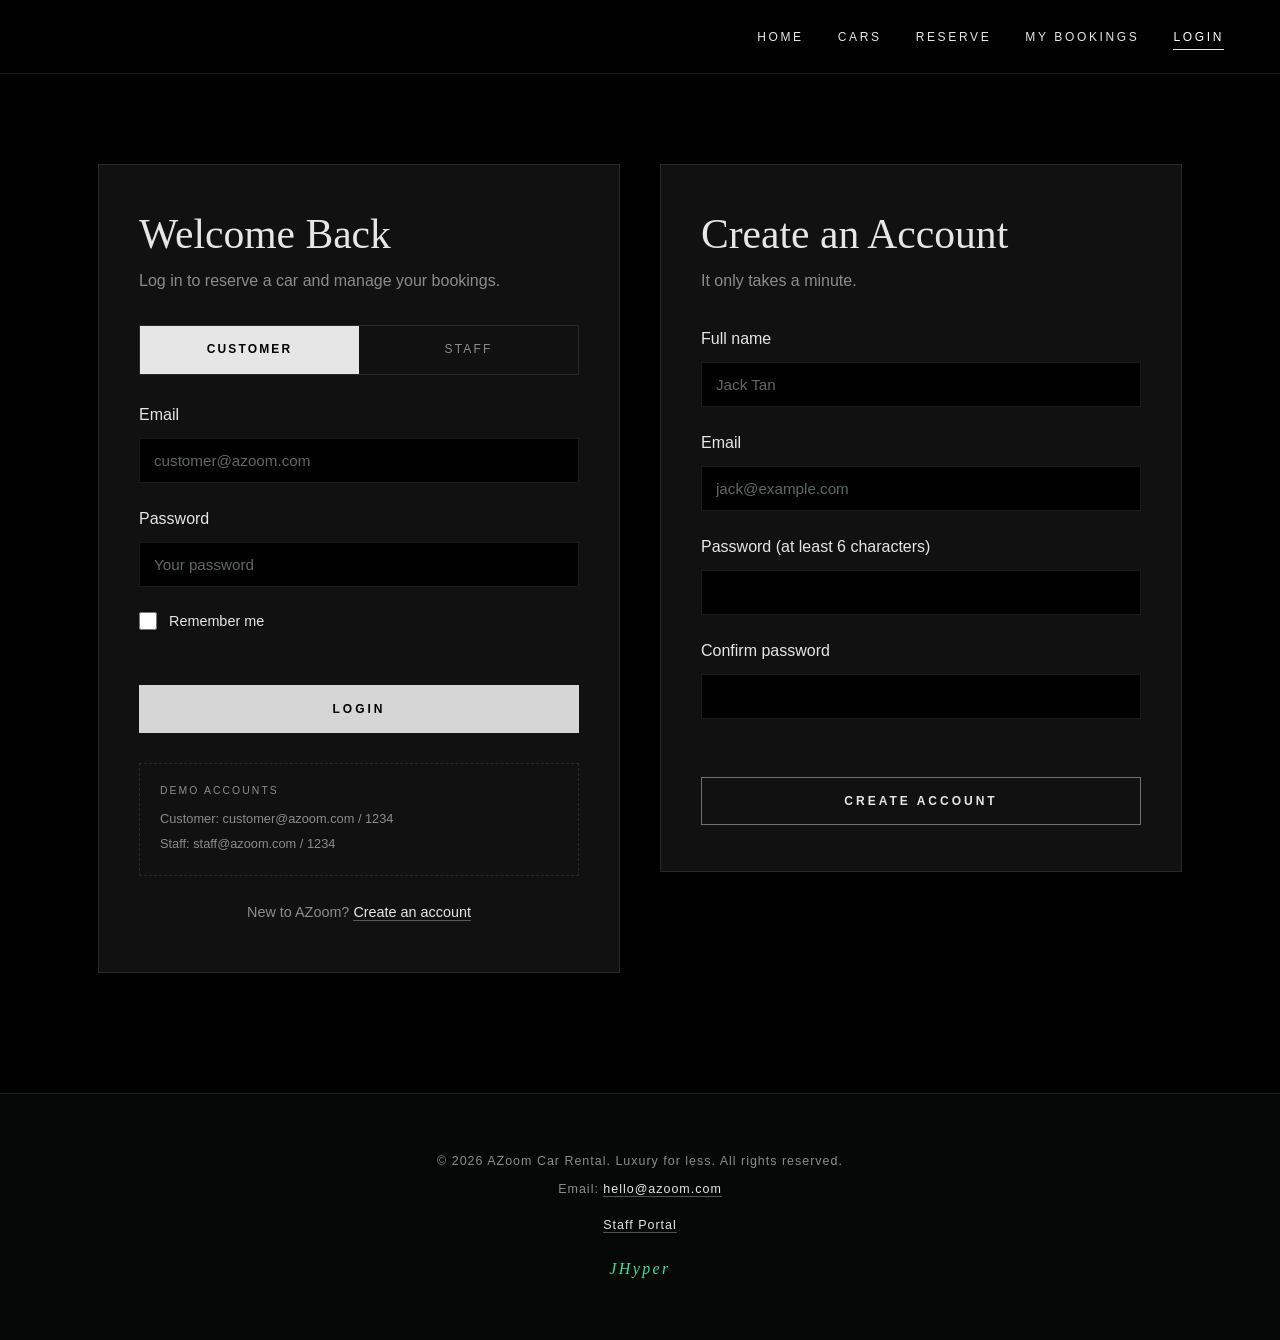
==== login.html @ c4adbea2 "AZoom Car Rental website: 6 pages, styles and JavaScript Co-Authored-By: Claude Opus 5.5 <noreply@an" ====
<!DOCTYPE html>
<html lang="en">
<head>
  <meta charset="UTF-8">
  <!-- viewport: makes the page scale correctly on mobile -->
  <meta name="viewport" content="width=device-width, initial-scale=1.0">
  <title>Login | AZoom Car Rental</title>
  <link rel="stylesheet" href="css/style.css">
</head>
<body>

<header>
  <a href="index.html" class="logo"></a>
<nav>
<ul>
  <li><a href="index.html" class="Home">Home</a></li>
  <li><a href="cars.html" class="Cars">Cars</a></li>
  <li><a href="reserve.html" class="Reserve">Reserve</a></li>
  <li><a href="bookings.html" class="MyBookings">My Bookings</a></li>
  <li><a href="login.html" class="Login active">Login</a></li>
</ul>
</nav>
</header>

  <main>
<section class="login-section">
  <div class="login-card">
    <h1 class="login-title">Welcome Back</h1>
    <p class="login-intro">Log in to reserve a car and manage your bookings.</p>

    <form id="login-form" class="login-form">
      <div class="role-switch">
        <label class="role-option">
          <input type="radio" name="role" value="customer" class="role-input" checked>
          <span class="role-text">Customer</span>
        </label>
        <label class="role-option">
          <input type="radio" name="role" value="staff" class="role-input">
          <span class="role-text">Staff</span>
        </label>
      </div>

      <div class="form-row">
        <label for="login-email" class="form-label">Email</label>
        <input type="email" id="login-email" class="form-input" placeholder="customer@azoom.com" required>
      </div>
      <div class="form-row">
        <label for="login-password" class="form-label">Password</label>
        <input type="password" id="login-password" class="form-input" placeholder="Your password" required>
      </div>

      <label class="check-option">
        <input type="checkbox" id="remember" class="check-input">
        <span class="check-text">Remember me</span>
      </label>

      <p id="login-error" class="form-error"></p>
      <button type="submit" class="btn form-submit">Login</button>
    </form>

    <div class="demo-box">
      <p class="demo-title">Demo accounts</p>
      <p class="demo-line">Customer: customer@azoom.com / 1234</p>
      <p class="demo-line">Staff: staff@azoom.com / 1234</p>
    </div>

    <p class="login-switch">New to AZoom? <a href="#register" class="text-link">Create an account</a></p>
  </div>

  <div id="register" class="login-card register-card">
    <h2 class="login-title">Create an Account</h2>
    <p class="login-intro">It only takes a minute.</p>
    <form id="register-form" class="login-form">
      <div class="form-row">
        <label for="reg-name" class="form-label">Full name</label>
        <input type="text" id="reg-name" class="form-input" placeholder="Jack Tan" required>
      </div>
      <div class="form-row">
        <label for="reg-email" class="form-label">Email</label>
        <input type="email" id="reg-email" class="form-input" placeholder="jack@example.com" required>
      </div>
      <div class="form-row">
        <label for="reg-password" class="form-label">Password (at least 6 characters)</label>
        <input type="password" id="reg-password" class="form-input" minlength="6" required>
      </div>
      <div class="form-row">
        <label for="reg-confirm" class="form-label">Confirm password</label>
        <input type="password" id="reg-confirm" class="form-input" minlength="6" required>
      </div>
      <p id="register-error" class="form-error"></p>
      <button type="submit" class="ViewCars form-submit">Create Account</button>
    </form>
  </div>
</section>
  </main>

  <footer class="footer">
    <p class="footer-copyright">&copy; 2026 AZoom Car Rental. Luxury for less. All rights reserved.</p>
    <p class="footer-email">Email: <a href="mailto:hello@azoom.com" class="email-link">hello@azoom.com</a></p>
    <p class="footer-staff"><a href="staff.html" class="staff-link">Staff Portal</a></p>
    <p class="JHyper">JHyper</p>
  </footer>

  <!-- load JS at the end of body so the page loads first -->
  <script src="js/data.js"></script>
  <script src="js/login.js"></script>
</body>
</html>
---- css/style.css ----
/* ===== AZoom Car Rental - Stylesheet (Black & silver, with a touch of electric green) ===== */

/* ---------- 1. Colour variables ---------- */
:root {
  --black: #000000;          /* page background - pure black like a showroom */
  --black-2: #111111;        /* cards */
  --green: #0d1a15;          /* very dark green band (almost black) */
  --green-2: #15261f;        /* band hover */
  --accent: #2ee59d;         /* electric green - used only for small details */
  --accent-2: #6ff0bd;
  --orange: #d6d6d6;         /* silver - main buttons and fine details */
  --orange-2: #ffffff;
  --text: #e6e6e6;           /* light silver text */
  --muted: #8c8c8c;          /* grey text */
  --line: rgba(255, 255, 255, 0.1);   /* very thin neutral lines */
  /* fonts already installed on the computer - nothing is downloaded */
  --serif: Didot, "Bodoni 72", "Bodoni MT", Georgia, "Times New Roman", serif;
  --sans: "Helvetica Neue", Helvetica, Arial, sans-serif;
}

/* ---------- 2. Base page ---------- */
body {
  font-family: var(--sans);
  font-weight: 300;
  margin: 0;
  background-color: var(--black);
  color: var(--text);
  line-height: 1.8;
}

h1, h2, h3 {
  font-family: var(--serif);
  font-weight: 500;
  line-height: 1.15;
  letter-spacing: 0.02em;
  color: var(--text);
}

/* ---------- 3. Header and navigation ---------- */
/* sticky header: the navigation bar stays at the top when you scroll */
header {
  position: sticky;
  top: 0;
  z-index: 100;
  display: flex;
  justify-content: space-between;
  align-items: center;
  padding: 22px 56px;
  background-color: rgba(8, 9, 10, 0.92);
  backdrop-filter: blur(10px);              /* frosted glass effect */
  border-bottom: 1px solid var(--line);
}

.logo {
  font-family: var(--serif);
  font-size: 1.7rem;
  font-weight: 600;
  letter-spacing: 0.12em;
  color: var(--accent);
  text-decoration: none;
}

nav ul {
  display: flex;
  gap: 34px;
  list-style: none;
  margin: 0;
  padding: 0;
}

nav a {
  position: relative;
  color: var(--text);
  text-decoration: none;
  font-size: 0.75rem;
  font-weight: 500;
  letter-spacing: 0.22em;
  text-transform: uppercase;
  padding: 6px 0;
  transition: color 0.3s;
}

/* thin orange line that grows under the link */
nav a::after {
  content: "";
  position: absolute;
  left: 0;
  bottom: 0;
  width: 0;
  height: 2px;
  background-color: var(--orange);
  transition: width 0.4s ease;
}

nav a:hover {
  color: var(--accent);
}

nav a:hover::after,
nav a.active::after {
  width: 100%;
}

/* the page you are on now */
nav a.active {
  color: var(--accent);
}

/* ---------- 4. Buttons ---------- */
.btn,
.ViewCars {
  display: inline-block;
  padding: 16px 42px;
  margin: 14px 12px 0 0;
  font-size: 0.75rem;
  font-weight: 600;
  letter-spacing: 0.25em;
  text-transform: uppercase;
  text-decoration: none;
  transition: all 0.4s ease;
}

/* main button: speed orange, turns electric green on hover */
.btn {
  background-color: var(--orange);
  color: var(--black);
  border: 1px solid var(--orange);
}

.btn:hover {
  background-color: var(--accent);
  border-color: var(--accent);
  color: var(--black);
}

/* second button: thin green outline */
.ViewCars {
  background-color: transparent;
  color: var(--accent);
  border: 1px solid var(--accent);
}

.ViewCars:hover {
  background-color: var(--accent);
  color: var(--black);
}

/* ---------- 5. Hero (big banner) ---------- */
.hero {
  text-align: left;
  padding: 140px 8% 120px;
  min-height: 520px;
  /* the photo, with a black fade on the left so the text is easy to read */
  background:
    linear-gradient(90deg, rgba(8, 9, 10, 0.97) 0%, rgba(8, 9, 10, 0.85) 38%, rgba(8, 9, 10, 0.1) 75%),
    url("../images/hero.jpg") center right / cover no-repeat,
    radial-gradient(ellipse at 80% 30%, rgba(46, 229, 157, 0.18), transparent 60%),
    var(--black);
  border-bottom: 1px solid var(--line);
}

.hero h1 {
  font-size: 4.2rem;
  margin: 0 0 28px;
  animation: fadeUp 1.2s ease-out;
}

/* small orange and green line under the title */
.hero h1::after {
  content: "";
  display: block;
  width: 90px;
  height: 2px;
  background: linear-gradient(90deg, var(--orange) 0 40%, var(--accent) 40% 100%);
  margin: 28px 0 0;
}

.hero p {
  max-width: 520px;
  margin: 0 0 16px;
  color: var(--muted);
  font-size: 1rem;
  animation: fadeUp 1.2s ease-out 0.2s both;
}

.hero-points {
  list-style: none;
  padding: 0;
  margin: 36px 0 30px;
  max-width: 560px;
  display: flex;
  flex-wrap: wrap;
  gap: 14px 34px;
  animation: fadeUp 1.2s ease-out 0.4s both;
}

.hero-points li {
  font-size: 0.72rem;
  letter-spacing: 0.2em;
  text-transform: uppercase;
  color: var(--accent);
}

.hero-points li::before {
  content: "◆ ";
  color: var(--orange);
  font-size: 0.6rem;
}

.hero .btn,
.hero .ViewCars {
  animation: fadeUp 1.2s ease-out 0.6s both;
}

@keyframes fadeUp {
  from {
    opacity: 0;
    transform: translateY(24px);
  }
  to {
    opacity: 1;
    transform: translateY(0);
  }
}

/* ---------- 6. How it works (5 steps) - green band ---------- */
.how-it-works {
  background-color: var(--green);
  /* full width band, content stays max 1200px in the middle */
  padding: 110px max(24px, calc((100% - 1200px) / 2));
  text-align: center;
}

.how-title,
.fleet-title,
.branches-title {
  font-size: 2.8rem;
  margin: 0 0 60px;
}

.steps {
  list-style: none;
  padding: 0;
  margin: 0;
  display: grid;
  grid-template-columns: repeat(5, 1fr);
  border-top: 1px solid var(--line);
  border-bottom: 1px solid var(--line);
}

.step {
  padding: 44px 22px;
  border-right: 1px solid var(--line);
  transition: background-color 0.4s;
}

.step:last-child {
  border-right: none;
}

.step:hover {
  background-color: var(--green-2);
}

.step-number {
  font-family: var(--serif);
  font-size: 2.8rem;
  font-style: italic;
  color: var(--accent);
}

.step-name {
  margin: 14px 0 12px;
  font-size: 1.35rem;
}

.step-text {
  margin: 0;
  color: #a9bdb3;
  font-size: 0.85rem;
}

/* ---------- 7. Fleet (car photos) ---------- */
.fleet {
  max-width: 1200px;
  margin: 0 auto;
  padding: 110px 24px;
  text-align: left;
}

.fleet-title {
  margin-bottom: 12px;
}

.fleet-intro {
  color: var(--muted);
  margin: 0 0 50px;
}

.fleet-list {
  display: grid;
  grid-template-columns: repeat(4, 1fr);
  gap: 24px;
  margin-bottom: 40px;
}

.fleet-card {
  background-color: var(--black-2);
  border: 1px solid transparent;
  overflow: hidden;
  transition: border-color 0.4s, transform 0.4s;
}

.fleet-card:hover {
  border-color: var(--accent);
  transform: translateY(-6px);
}

.fleet-img {
  display: block;
  width: 100%;
  aspect-ratio: 4 / 3;
  object-fit: cover;                 /* fill the box without stretching */
  background-color: var(--green);    /* shows while the photo loads */
  transition: transform 0.6s;
}

.fleet-card:hover .fleet-img {
  transform: scale(1.05);            /* small zoom on hover */
}

.fleet-name {
  font-size: 1.5rem;
  margin: 20px 20px 6px;
}

.fleet-type {
  margin: 0 20px;
  font-size: 0.72rem;
  letter-spacing: 0.18em;
  text-transform: uppercase;
  color: var(--muted);
}

.fleet-price {
  margin: 10px 20px 22px;
  font-size: 0.85rem;
  color: var(--muted);
}

.price {
  font-family: var(--serif);
  font-size: 1.6rem;
  color: var(--accent);
}

/* ---------- 8. Branches ---------- */
.branches {
  max-width: 1200px;
  margin: 0 auto;
  padding: 0 24px 120px;
  display: grid;
  grid-template-columns: 1fr 1fr;
  gap: 30px;
}

/* title, intro and photo go across both columns */
.branches-title,
.branches-intro,
.branches-img {
  grid-column: 1 / -1;
  text-align: left;
}

.branches-title {
  margin-bottom: 0;
}

.branches-intro {
  color: var(--muted);
  margin: 0 0 10px;
}

.branches-img {
  width: 100%;
  height: 380px;
  object-fit: cover;
  border: 1px solid var(--line);
  background-color: var(--green);
}

.branch {
  background-color: var(--black-2);
  padding: 48px 44px;
  border: 1px solid var(--line);
  border-top: 3px solid var(--orange);
  transition: border-color 0.4s, transform 0.4s;
}

.branch:hover {
  border-color: var(--accent);
  border-top-color: var(--orange);
  transform: translateY(-4px);
}

.branch-name {
  margin: 0 0 24px;
  font-size: 1.8rem;
  color: var(--accent);
}

.branch-address {
  font-style: normal;               /* <address> is italic by default */
}

.branch-address,
.branch-hours,
.branch-phone,
.branch-carpark {
  margin: 10px 0;
  font-size: 0.9rem;
}

.phone-link,
.email-link {
  color: var(--accent);
  text-decoration: none;
  border-bottom: 1px solid var(--line);
  transition: border-color 0.3s;
}

.phone-link:hover,
.email-link:hover {
  border-color: var(--orange);
}

/* ---------- 9. Footer ---------- */
.footer {
  background-color: #050606;
  border-top: 1px solid var(--line);
  text-align: center;
  padding: 50px 24px;
  font-size: 0.78rem;
  letter-spacing: 0.08em;
  color: var(--muted);
}

.footer p {
  margin: 6px 0;
}

.JHyper {
  font-family: var(--serif);
  font-style: italic;
  font-size: 1rem;
  color: var(--accent);
  letter-spacing: 0.15em;
  margin-top: 18px !important;
}

/* ---------- 10. Tablet (screen 1024px or smaller) ---------- */
@media (max-width: 1024px) {
  .fleet-list {
    grid-template-columns: 1fr 1fr;
  }

  .steps {
    grid-template-columns: 1fr 1fr;
  }

  .step {
    border-bottom: 1px solid var(--line);
  }
}

/* ---------- 11. Mobile (screen 768px or smaller) ---------- */
@media (max-width: 768px) {
  header {
    flex-direction: column;
    gap: 14px;
    padding: 16px;
  }

  nav ul {
    flex-wrap: wrap;
    justify-content: center;
    gap: 12px 20px;
  }

  .hero {
    padding: 90px 18px 80px;
    min-height: auto;
    background:
      linear-gradient(180deg, rgba(8, 9, 10, 0.9), rgba(8, 9, 10, 0.75)),
      url("../images/hero.jpg") center / cover no-repeat,
      var(--black);
  }

  .hero h1 {
    font-size: 2.6rem;
  }

  .how-title,
  .fleet-title,
  .branches-title {
    font-size: 2rem;
  }

  .steps {
    grid-template-columns: 1fr;
  }

  .step {
    border-right: none;
  }

  .branches {
    grid-template-columns: 1fr;
  }

  .branches-img {
    height: 220px;
  }

  .branch {
    padding: 34px 26px;
  }
}

/* =====================================================
   Inner pages (cars, reserve, bookings, login, staff)
   ===================================================== */

/* ---------- 12. Page title area ---------- */
.page-hero {
  padding: 100px max(24px, calc((100% - 1200px) / 2)) 60px;
  background:
    radial-gradient(ellipse at 85% 0%, rgba(46, 229, 157, 0.16), transparent 60%),
    var(--black);
  border-bottom: 1px solid var(--line);
}

.page-title {
  font-size: 3.6rem;
  margin: 0 0 18px;
  animation: fadeUp 1s ease-out;
}

.page-title::after {
  content: "";
  display: block;
  width: 90px;
  height: 2px;
  background: linear-gradient(90deg, var(--orange) 0 40%, var(--accent) 40% 100%);
  margin-top: 24px;
}

.page-intro {
  max-width: 560px;
  margin: 0;
  color: var(--muted);
  animation: fadeUp 1s ease-out 0.2s both;
}

/* ---------- 13. Filter bar ---------- */
.filters {
  max-width: 1200px;
  margin: 0 auto;
  padding: 40px 24px 10px;
  display: flex;
  flex-wrap: wrap;
  align-items: flex-end;
  gap: 24px;
}

.filter-item {
  display: flex;
  flex-direction: column;
  gap: 8px;
}

.filter-label {
  font-size: 0.7rem;
  letter-spacing: 0.2em;
  text-transform: uppercase;
  color: var(--accent);
}

.filter-select {
  min-width: 200px;
  padding: 12px 14px;
  font-family: var(--sans);
  font-size: 0.9rem;
  color: var(--text);
  background-color: var(--black-2);
  border: 1px solid var(--line);
  border-radius: 0;
  cursor: pointer;
  transition: border-color 0.3s;
}

.filter-select:hover,
.filter-select:focus {
  border-color: var(--accent);
  outline: none;
}

.result-count {
  margin: 0 0 12px auto;
  font-size: 0.8rem;
  letter-spacing: 0.1em;
  color: var(--muted);
}

/* ---------- 14. Car cards (re-use the fleet card look) ---------- */
.car-section {
  max-width: 1200px;
  margin: 0 auto;
  padding: 30px 24px 120px;
}

.car-list {
  display: grid;
  grid-template-columns: repeat(3, 1fr);
  gap: 28px;
}

.car-card {
  display: flex;
  flex-direction: column;
  animation: fadeUp 0.6s ease-out both;
}

.car-img-box {
  position: relative;                 /* so the badge can sit on the photo */
  overflow: hidden;
}

.badge {
  position: absolute;
  top: 14px;
  left: 14px;
  padding: 4px 12px;
  font-size: 0.65rem;
  font-weight: 600;
  letter-spacing: 0.15em;
  text-transform: uppercase;
}

.badge-available {
  background-color: var(--accent);
  color: var(--black);
}

.badge-booked {
  background-color: var(--black);
  color: var(--orange);
  border: 1px solid var(--orange);
}

.car-branch {
  margin: 6px 20px 0;
  font-size: 0.8rem;
  color: var(--accent);
}

.car-prices {
  list-style: none;
  margin: 14px 20px 0;
  padding: 14px 0 0;
  border-top: 1px solid var(--line);
  display: flex;
  justify-content: space-between;
  align-items: baseline;
  font-size: 0.75rem;
  color: var(--muted);
}

.price-small {
  font-family: var(--serif);
  font-size: 1.1rem;
  color: var(--text);
}

.car-action {
  margin: auto 20px 22px;             /* push the button to the bottom of the card */
  padding-top: 18px;
}

.car-action .btn {
  display: block;
  margin: 0;
  padding: 14px;
  text-align: center;
}

.btn-disabled,
.btn-disabled:hover {
  background-color: transparent;
  border-color: var(--muted);
  color: var(--muted);
  cursor: not-allowed;
}

.no-result {
  grid-column: 1 / -1;
  text-align: center;
  padding: 60px 0;
  color: var(--muted);
}

@media (max-width: 1024px) {
  .car-list {
    grid-template-columns: 1fr 1fr;
  }
}

@media (max-width: 768px) {
  .page-hero {
    padding: 70px 18px 40px;
  }

  .page-title {
    font-size: 2.4rem;
  }

  .filter-item,
  .filter-select {
    width: 100%;
  }

  .result-count {
    margin-left: 0;
  }

  .car-list {
    grid-template-columns: 1fr;
  }
}

/* ---------- 15. Forms (shared by reserve, login, bookings, staff) ---------- */
.form-row {
  display: flex;
  flex-direction: column;
  gap: 8px;
  margin-bottom: 22px;
}

.form-grid {
  display: grid;
  grid-template-columns: 1fr 1fr;
  gap: 0 24px;
}

.form-input {
  width: 100%;
  box-sizing: border-box;
  padding: 13px 14px;
  font-family: var(--sans);
  font-size: 0.95rem;
  color: var(--text);
  background-color: var(--black);
  border: 1px solid var(--line);
  border-radius: 0;
  transition: border-color 0.3s, box-shadow 0.3s;
}

.form-input::placeholder {
  color: #5d6a64;
}

.form-input:hover {
  border-color: rgba(46, 229, 157, 0.5);
}

/* green glow when the user is typing in a box */
.form-input:focus {
  outline: none;
  border-color: var(--accent);
  box-shadow: 0 0 0 3px rgba(46, 229, 157, 0.15);
}

/* red-orange border when the value is wrong (after the user typed something) */
.form-input:user-invalid {
  border-color: var(--orange);
}

/* make the date picker icon visible on a dark background */
.form-input::-webkit-calendar-picker-indicator {
  filter: invert(0.8);
  cursor: pointer;
}

textarea.form-input {
  resize: vertical;
}

.form-note {
  margin: 0 0 6px;
  color: var(--muted);
  font-size: 0.9rem;
}

.card-types {
  margin: 0 0 22px;
  font-size: 0.7rem;
  letter-spacing: 0.2em;
  text-transform: uppercase;
  color: var(--accent);
}

.form-error {
  min-height: 1.2em;
  margin: 0 0 10px;
  font-size: 0.85rem;
  color: var(--orange);
}

.form-submit {
  width: 100%;
  margin: 10px 0 0;
  cursor: pointer;
  font-family: var(--sans);
}

/* radio buttons that look like buttons (Daily / Weekly / Monthly) */
.radio-group,
.role-switch {
  display: flex;
  gap: 0;
  border: 1px solid var(--line);
}

.radio-option,
.role-option {
  flex: 1;
  cursor: pointer;
}

.radio-input,
.role-input {
  position: absolute;
  opacity: 0;                        /* hide the real round button */
}

.radio-text,
.role-text {
  display: block;
  padding: 13px 10px;
  text-align: center;
  font-size: 0.75rem;
  letter-spacing: 0.18em;
  text-transform: uppercase;
  color: var(--muted);
  transition: background-color 0.3s, color 0.3s;
}

.radio-option:hover .radio-text,
.role-option:hover .role-text {
  color: var(--accent);
}

/* the chosen option */
.radio-input:checked + .radio-text,
.role-input:checked + .role-text {
  background-color: var(--accent);
  color: var(--black);
  font-weight: 600;
}

.radio-input:focus-visible + .radio-text,
.role-input:focus-visible + .role-text {
  outline: 2px solid var(--orange);
}

/* checkbox with text */
.check-option {
  display: flex;
  align-items: flex-start;
  gap: 12px;
  margin: 8px 0 14px;
  cursor: pointer;
  font-size: 0.9rem;
}

.check-input {
  width: 18px;
  height: 18px;
  margin: 3px 0 0;
  accent-color: var(--accent);       /* green tick */
  flex-shrink: 0;
  cursor: pointer;
}

/* ---------- 16. Reserve page ---------- */
.reserve-section {
  max-width: 1200px;
  margin: 0 auto;
  padding: 60px 24px 120px;
  display: grid;
  grid-template-columns: 1fr 380px;   /* form on the left, summary on the right */
  gap: 40px;
  align-items: start;
}

.form-block {
  margin: 0 0 30px;
  padding: 34px 34px 14px;
  background-color: var(--black-2);
  border: 1px solid var(--line);
}

.form-legend {
  padding: 0 12px;
  margin-left: -12px;
  font-family: var(--serif);
  font-size: 1.6rem;
  color: var(--text);
}

.form-step {
  font-style: italic;
  color: var(--accent);
  margin-right: 8px;
}

.summary {
  position: sticky;
  top: 110px;                        /* stays on screen while the form scrolls */
  padding: 30px;
  background-color: var(--green);
  border: 1px solid var(--line);
  border-top: 3px solid var(--orange);
}

.summary-title {
  font-size: 1.8rem;
  margin: 0 0 20px;
}

.summary-img {
  display: block;
  width: 100%;
  aspect-ratio: 4 / 3;
  object-fit: cover;
  background-color: var(--black);
  margin-bottom: 18px;
}

.summary-list {
  margin: 0;
}

.summary-row {
  display: flex;
  justify-content: space-between;
  gap: 12px;
  padding: 9px 0;
  border-bottom: 1px solid var(--line);
  font-size: 0.85rem;
}

.summary-row dt {
  color: #a9bdb3;
}

.summary-row dd {
  margin: 0;
  text-align: right;
}

.summary-total {
  border-bottom: none;
  padding-top: 16px;
}

.summary-total dt {
  color: var(--text);
  font-weight: 600;
}

.summary-total dd {
  font-family: var(--serif);
  font-size: 1.8rem;
  color: var(--accent);
}

.summary-note {
  margin: 14px 0 0;
  font-size: 0.78rem;
  color: #a9bdb3;
}

/* pop-up window (dialog) */
.modal {
  max-width: 460px;
  padding: 40px;
  background-color: var(--black-2);
  color: var(--text);
  border: 1px solid var(--accent);
  text-align: center;
}

.modal::backdrop {
  background-color: rgba(0, 0, 0, 0.75);
  backdrop-filter: blur(4px);
}

.modal-title {
  font-size: 2.2rem;
  margin: 0 0 16px;
  color: var(--accent);
}

.modal-text {
  color: var(--muted);
}

.booking-ref {
  color: var(--accent);
  letter-spacing: 0.1em;
}

.modal-actions {
  display: flex;
  flex-wrap: wrap;
  justify-content: center;
  gap: 10px;
  margin-top: 24px;
}

.modal-actions .btn,
.modal-actions .ViewCars {
  margin: 0;
  cursor: pointer;
  font-family: var(--sans);
}

/* ---------- 17. My Bookings page ---------- */
.user-line {
  margin: 20px 0 0;
  font-size: 0.8rem;
  letter-spacing: 0.1em;
  color: var(--muted);
}

.user-name {
  color: var(--accent);
}

.booking-section {
  max-width: 1000px;
  margin: 0 auto;
  padding: 60px 24px 120px;
  display: flex;
  flex-direction: column;
  gap: 30px;
}

.booking-card {
  padding: 34px;
  background-color: var(--black-2);
  border: 1px solid var(--line);
  border-left: 3px solid var(--accent);
  animation: fadeUp 0.6s ease-out both;
}

.booking-done {
  border-left-color: var(--muted);
  opacity: 0.75;
}

.booking-head {
  display: flex;
  align-items: center;
  gap: 24px;
}

.booking-img {
  width: 160px;
  aspect-ratio: 4 / 3;
  object-fit: cover;
  background-color: var(--green);
}

.booking-info .booking-ref {
  margin: 0;
  font-size: 0.75rem;
}

.booking-car {
  margin: 4px 0 10px;
  font-size: 1.9rem;
}

/* coloured status labels */
.status {
  display: inline-block;
  padding: 4px 12px;
  font-size: 0.65rem;
  font-weight: 600;
  letter-spacing: 0.15em;
  text-transform: uppercase;
  border: 1px solid;
}

.status-reserved {
  color: var(--accent);
}

.status-rented {
  color: #6fb7ff;
}

.status-returned {
  color: #ffd166;
}

.status-bill {
  color: var(--orange);
}

.status-paid {
  color: var(--muted);
}

/* progress line: Reserved > Picked Up > Returned > Inspected > Paid */
.tracker {
  list-style: none;
  display: flex;
  margin: 30px 0;
  padding: 0;
}

.track-step {
  flex: 1;
  position: relative;
  padding-top: 22px;
  font-size: 0.65rem;
  letter-spacing: 0.12em;
  text-transform: uppercase;
  color: #5d6a64;
  text-align: center;
}

/* the dot */
.track-step::before {
  content: "";
  position: absolute;
  top: 0;
  left: 50%;
  width: 12px;
  height: 12px;
  margin-left: -6px;
  border-radius: 50%;
  background-color: var(--black);
  border: 2px solid #3a4540;
  z-index: 1;
}

/* the line between dots */
.track-step::after {
  content: "";
  position: absolute;
  top: 6px;
  left: -50%;
  width: 100%;
  height: 2px;
  background-color: #3a4540;
}

.track-step:first-child::after {
  display: none;
}

.track-step.done {
  color: var(--accent);
}

.track-step.done::before {
  background-color: var(--accent);
  border-color: var(--accent);
}

.track-step.done::after,
.track-step.current::after {
  background-color: var(--accent);
}

.track-step.current {
  color: var(--orange);
  font-weight: 600;
}

.track-step.current::before {
  border-color: var(--orange);
  box-shadow: 0 0 0 4px rgba(255, 122, 26, 0.2);
}

.booking-details {
  display: grid;
  grid-template-columns: repeat(auto-fit, minmax(160px, 1fr));
  gap: 18px;
  margin: 0;
  padding: 20px 0;
  border-top: 1px solid var(--line);
}

.detail dt {
  font-size: 0.65rem;
  letter-spacing: 0.15em;
  text-transform: uppercase;
  color: var(--muted);
}

.detail dd {
  margin: 4px 0 0;
  font-size: 0.95rem;
}

.booking-actions,
.return-form,
.pay-form {
  padding-top: 20px;
  border-top: 1px solid var(--line);
}

.booking-actions .btn,
.booking-actions .ViewCars,
.return-form .btn,
.pay-form .btn {
  cursor: pointer;
  font-family: var(--sans);
}

.action-hint {
  margin: 0 0 6px;
  color: var(--muted);
  font-size: 0.9rem;
}

.return-form .form-input {
  margin: 8px 0 16px;
  max-width: 420px;
}

/* final bill */
.bill {
  border-top: 1px solid var(--line);
  padding-top: 20px;
}

.bill-title {
  font-size: 1.6rem;
  margin: 0 0 14px;
}

.bill-table {
  width: 100%;
  border-collapse: collapse;
  font-size: 0.9rem;
}

.bill-table td {
  padding: 10px 0;
  border-bottom: 1px solid var(--line);
}

.bill-amount {
  text-align: right;
  font-family: var(--serif);
  font-size: 1.1rem;
}

.bill-minus {
  color: var(--accent);
}

.bill-total td {
  padding-top: 16px;
  font-weight: 600;
  border-bottom: none;
}

.bill-total .bill-amount {
  font-size: 1.8rem;
  color: var(--orange);
}

.bill-refund td {
  color: var(--accent);
  border-bottom: none;
}

.bill-note {
  margin: 12px 0 0;
  font-size: 0.8rem;
  color: var(--muted);
}

/* ---------- 18. Login page ---------- */
.login-section {
  min-height: 70vh;
  padding: 90px 24px 120px;
  display: flex;
  flex-wrap: wrap;
  justify-content: center;
  align-items: flex-start;
  gap: 40px;
  background:
    radial-gradient(ellipse at 50% 0%, rgba(46, 229, 157, 0.14), transparent 60%),
    var(--black);
}

.login-card {
  width: 100%;
  max-width: 440px;
  padding: 46px 40px;
  background-color: var(--black-2);
  border: 1px solid var(--line);
  border-top: 3px solid var(--accent);
  animation: fadeUp 0.8s ease-out both;
}

.register-card {
  border-top-color: var(--orange);
  animation-delay: 0.15s;
}

.login-title {
  font-size: 2.6rem;
  margin: 0 0 8px;
}

.login-intro {
  margin: 0 0 30px;
  color: var(--muted);
}

.role-switch {
  margin-bottom: 26px;
}

.demo-box {
  margin-top: 30px;
  padding: 18px 20px;
  border: 1px dashed var(--line);
  font-size: 0.8rem;
}

.demo-title {
  margin: 0 0 6px;
  font-size: 0.65rem;
  letter-spacing: 0.2em;
  text-transform: uppercase;
  color: var(--accent);
}

.demo-line {
  margin: 2px 0;
  color: var(--muted);
}

.login-switch {
  margin: 24px 0 0;
  font-size: 0.9rem;
  color: var(--muted);
  text-align: center;
}

.text-link,
.staff-link {
  color: var(--accent);
  text-decoration: none;
  border-bottom: 1px solid var(--line);
}

.text-link:hover,
.staff-link:hover {
  border-color: var(--orange);
}

/* ---------- 19. Staff page ---------- */
.stats {
  max-width: 1200px;
  margin: 0 auto;
  padding: 50px 24px 0;
  display: grid;
  grid-template-columns: repeat(4, 1fr);
  gap: 20px;
}

.stat-card {
  padding: 26px 24px;
  background-color: var(--black-2);
  border: 1px solid var(--line);
}

.stat-alert {
  border-color: var(--orange);
}

.stat-number {
  margin: 0;
  font-family: var(--serif);
  font-size: 3rem;
  line-height: 1;
  color: var(--accent);
}

.stat-alert .stat-number {
  color: var(--orange);
}

.stat-label {
  margin: 10px 0 0;
  font-size: 0.7rem;
  letter-spacing: 0.15em;
  text-transform: uppercase;
  color: var(--muted);
}

.staff-section {
  max-width: 1200px;
  margin: 0 auto;
  padding: 60px 24px 0;
}

.inspection-section {
  padding-bottom: 120px;
}

.section-title {
  font-size: 2.2rem;
  margin: 0 0 24px;
}

.table-box {
  overflow-x: auto;                  /* table can scroll sideways on phones */
  border: 1px solid var(--line);
}

.booking-table {
  width: 100%;
  min-width: 760px;
  border-collapse: collapse;
  font-size: 0.88rem;
}

.booking-table th {
  padding: 16px;
  text-align: left;
  font-size: 0.65rem;
  font-weight: 600;
  letter-spacing: 0.18em;
  text-transform: uppercase;
  color: var(--accent);
  background-color: var(--green);
}

.booking-table td {
  padding: 16px;
  border-top: 1px solid var(--line);
}

.booking-table tbody tr {
  transition: background-color 0.3s;
}

.booking-table tbody tr:hover {
  background-color: var(--black-2);
}

.table-btn {
  display: inline-block;
  padding: 8px 14px;
  font-family: var(--sans);
  font-size: 0.68rem;
  font-weight: 600;
  letter-spacing: 0.12em;
  text-transform: uppercase;
  text-decoration: none;
  color: var(--accent);
  background-color: transparent;
  border: 1px solid var(--accent);
  cursor: pointer;
  transition: all 0.3s;
}

.table-btn:hover {
  background-color: var(--accent);
  color: var(--black);
}

.table-btn-main {
  color: var(--black);
  background-color: var(--orange);
  border-color: var(--orange);
}

.table-btn-main:hover {
  background-color: var(--accent);
  border-color: var(--accent);
}

.table-wait {
  font-size: 0.8rem;
  color: var(--muted);
}

.inspection-form {
  padding: 36px;
  background-color: var(--black-2);
  border: 1px solid var(--line);
  border-top: 3px solid var(--orange);
}

.damage-list {
  margin: 0 0 26px;
  padding: 0;
  border: none;
}

.damage-list legend {
  margin-bottom: 10px;
}

.damage-item {
  display: flex;
  align-items: center;
  gap: 14px;
  padding: 14px 16px;
  border: 1px solid var(--line);
  border-top: none;
  cursor: pointer;
  transition: background-color 0.3s;
}

.damage-item:first-of-type {
  border-top: 1px solid var(--line);
}

.damage-item:hover {
  background-color: var(--green);
}

.damage-check {
  margin: 0;
}

.damage-name {
  flex: 1;
  font-size: 0.92rem;
}

.damage-fee {
  font-family: var(--serif);
  font-size: 1.1rem;
  color: var(--orange);
}

.late-input {
  width: 90px;
  padding: 8px 10px;
}

.extra-total {
  display: flex;
  justify-content: space-between;
  align-items: baseline;
  padding: 20px 0;
  margin-bottom: 10px;
  border-top: 1px solid var(--line);
}

.extra-label {
  font-size: 0.7rem;
  letter-spacing: 0.2em;
  text-transform: uppercase;
  color: var(--muted);
}

.footer-staff {
  margin-top: 14px !important;
}

/* ---------- 20. Inner pages on tablet and mobile ---------- */
@media (max-width: 1024px) {
  .reserve-section {
    grid-template-columns: 1fr;       /* summary goes under the form */
  }

  .summary {
    position: static;
  }

  .stats {
    grid-template-columns: 1fr 1fr;
  }
}

@media (max-width: 768px) {
  .form-grid {
    grid-template-columns: 1fr;
  }

  .form-block,
  .inspection-form,
  .booking-card {
    padding: 24px 18px;
  }

  .booking-head {
    flex-direction: column;
    align-items: flex-start;
  }

  .booking-img {
    width: 100%;
  }

  .track-step {
    font-size: 0.55rem;
    letter-spacing: 0.05em;
  }

  .login-card {
    padding: 34px 22px;
  }

  .stats {
    grid-template-columns: 1fr 1fr;
    gap: 12px;
  }

  .stat-number {
    font-size: 2.2rem;
  }
}

/* =====================================================
   22. REFINED LOOK - fewer colours, fewer lines, bigger photos
   (inspired by premium car brand websites)
   ===================================================== */

h1, h2, h3 {
  font-weight: 400;
  letter-spacing: 0;
}

/* hero: full screen photo, title at the bottom left */
.hero {
  min-height: 88vh;
  box-sizing: border-box;
  display: flex;
  flex-direction: column;
  justify-content: flex-end;
  align-items: flex-start;
  padding: 0 6% 80px;
  background:
    linear-gradient(0deg, rgba(0, 0, 0, 0.92) 0%, rgba(0, 0, 0, 0.55) 35%, rgba(0, 0, 0, 0) 65%),
    url("../images/hero.jpg") center / cover no-repeat,
    var(--black);
  border-bottom: none;
}

.hero h1 {
  font-size: 4.6rem;
  margin-bottom: 18px;
}

/* remove the decorative lines and diamonds */
.hero h1::after,
.page-title::after {
  display: none;
}

.hero p {
  color: #bdbdbd;
  max-width: 560px;
}

.hero-points {
  margin: 18px 0 20px;
}

.hero-points li {
  color: #bdbdbd;
  letter-spacing: 0.15em;
}

.hero-points li::before {
  content: "";
}

.hero-points li + li::before {
  content: "/  ";
  color: #555555;
}

/* buttons: silver solid and thin silver outline, no colour */
.btn {
  background-color: var(--orange);
  border-color: var(--orange);
  color: #000000;
}

.btn:hover {
  background-color: #ffffff;
  border-color: #ffffff;
  color: #000000;
}

.ViewCars {
  color: var(--text);
  border-color: rgba(255, 255, 255, 0.4);
}

.ViewCars:hover {
  background-color: transparent;
  border-color: var(--text);
  color: #ffffff;
}

/* navigation: silver, thin underline */
.logo {
  color: var(--text);
}

nav a.active,
nav a:hover {
  color: #ffffff;
}

nav a::after {
  height: 1px;
  background-color: var(--text);
}

header {
  background-color: rgba(0, 0, 0, 0.8);
}

/* section titles bigger and calmer */
.how-title,
.fleet-title,
.branches-title,
.section-title {
  font-size: 3rem;
}

/* steps: no box lines, just numbers and text */
.how-it-works {
  background-color: var(--black-2);
}

.steps {
  border: none;
  gap: 40px;
}

.step {
  border: none;
  padding: 10px 0;
  text-align: left;
}

.step:hover {
  background-color: transparent;
}

.step-number {
  font-style: normal;
  font-size: 1rem;
  font-family: var(--sans);
  color: var(--accent);
  letter-spacing: 0.2em;
}

.step-number::before {
  content: "0";
}

.step-text {
  color: var(--muted);
}

/* fleet: photo first, no card box */
.fleet-card {
  background-color: transparent;
  border: none;
}

.fleet-card:hover {
  transform: none;
  border-color: transparent;
}

.fleet-name,
.fleet-type,
.fleet-price,
.car-branch,
.car-prices,
.car-action {
  margin-left: 0;
  margin-right: 0;
}

.price {
  font-family: var(--sans);
  font-size: 1.3rem;
  color: var(--text);
}

.car-branch {
  color: var(--muted);
}

/* branches: no boxes, a thin line on top */
.branch {
  border: none;
  border-top: 1px solid var(--line);
  background-color: transparent;
  padding: 30px 0 0;
}

.branch:hover {
  transform: none;
}

.branch-name {
  color: var(--text);
}

.phone-link,
.email-link,
.text-link,
.staff-link {
  color: var(--text);
  border-bottom-color: rgba(255, 255, 255, 0.3);
}

/* inner pages: plain black title area */
.page-hero {
  background: var(--black);
  border-bottom: 1px solid var(--line);
}

.page-title {
  font-size: 4rem;
}

/* forms and panels: calm grey borders */
.summary {
  background-color: var(--black-2);
  border-top: 1px solid var(--line);
}

.summary-total dd,
.stat-number {
  color: var(--text);
}

.booking-card {
  border-left: 1px solid var(--line);
}

.login-card,
.register-card,
.inspection-form {
  border-top: 1px solid var(--line);
}

.login-section {
  background: var(--black);
}

.form-legend .form-step,
.card-types,
.filter-label,
.demo-title {
  color: var(--muted);
}

.radio-input:checked + .radio-text,
.role-input:checked + .role-text {
  background-color: var(--text);
  color: #000000;
}

.badge-available {
  background-color: rgba(0, 0, 0, 0.7);
  color: var(--accent);
}

@media (max-width: 768px) {
  .hero {
    min-height: 80vh;
    padding: 0 18px 60px;
    background:
      linear-gradient(0deg, rgba(0, 0, 0, 0.95) 0%, rgba(0, 0, 0, 0.6) 45%, rgba(0, 0, 0, 0.1) 75%),
      url("../images/hero.jpg") center / cover no-repeat,
      var(--black);
  }

  .hero h1 {
    font-size: 2.8rem;
  }

  .steps {
    gap: 24px;
  }
}

/* ---------- 23. Extra styles used by JavaScript ---------- */
.form-success {
  color: var(--accent);
}

.status-cancelled {
  color: #6a6a6a;
}

.booking-list {
  display: flex;
  flex-direction: column;
  gap: 30px;
}

.booking-card .btn {
  cursor: pointer;
  font-family: var(--sans);
}

/* ---------- 24. Small fixes ---------- */
/* hero: darker on the left too, so the title is easy to read on the bright photo */
.hero {
  background:
    linear-gradient(90deg, rgba(0, 0, 0, 0.8) 0%, rgba(0, 0, 0, 0.45) 45%, rgba(0, 0, 0, 0) 70%),
    linear-gradient(0deg, rgba(0, 0, 0, 0.92) 0%, rgba(0, 0, 0, 0.4) 35%, rgba(0, 0, 0, 0) 65%),
    url("../images/hero.jpg") center / cover no-repeat,
    var(--black);
}

.hero h1,
.hero p {
  text-shadow: 0 2px 18px rgba(0, 0, 0, 0.6);
}

/* return form: label above each box */
.return-form {
  display: flex;
  flex-direction: column;
  align-items: flex-start;
}

.return-form .form-input {
  margin: 8px 0 16px;
}
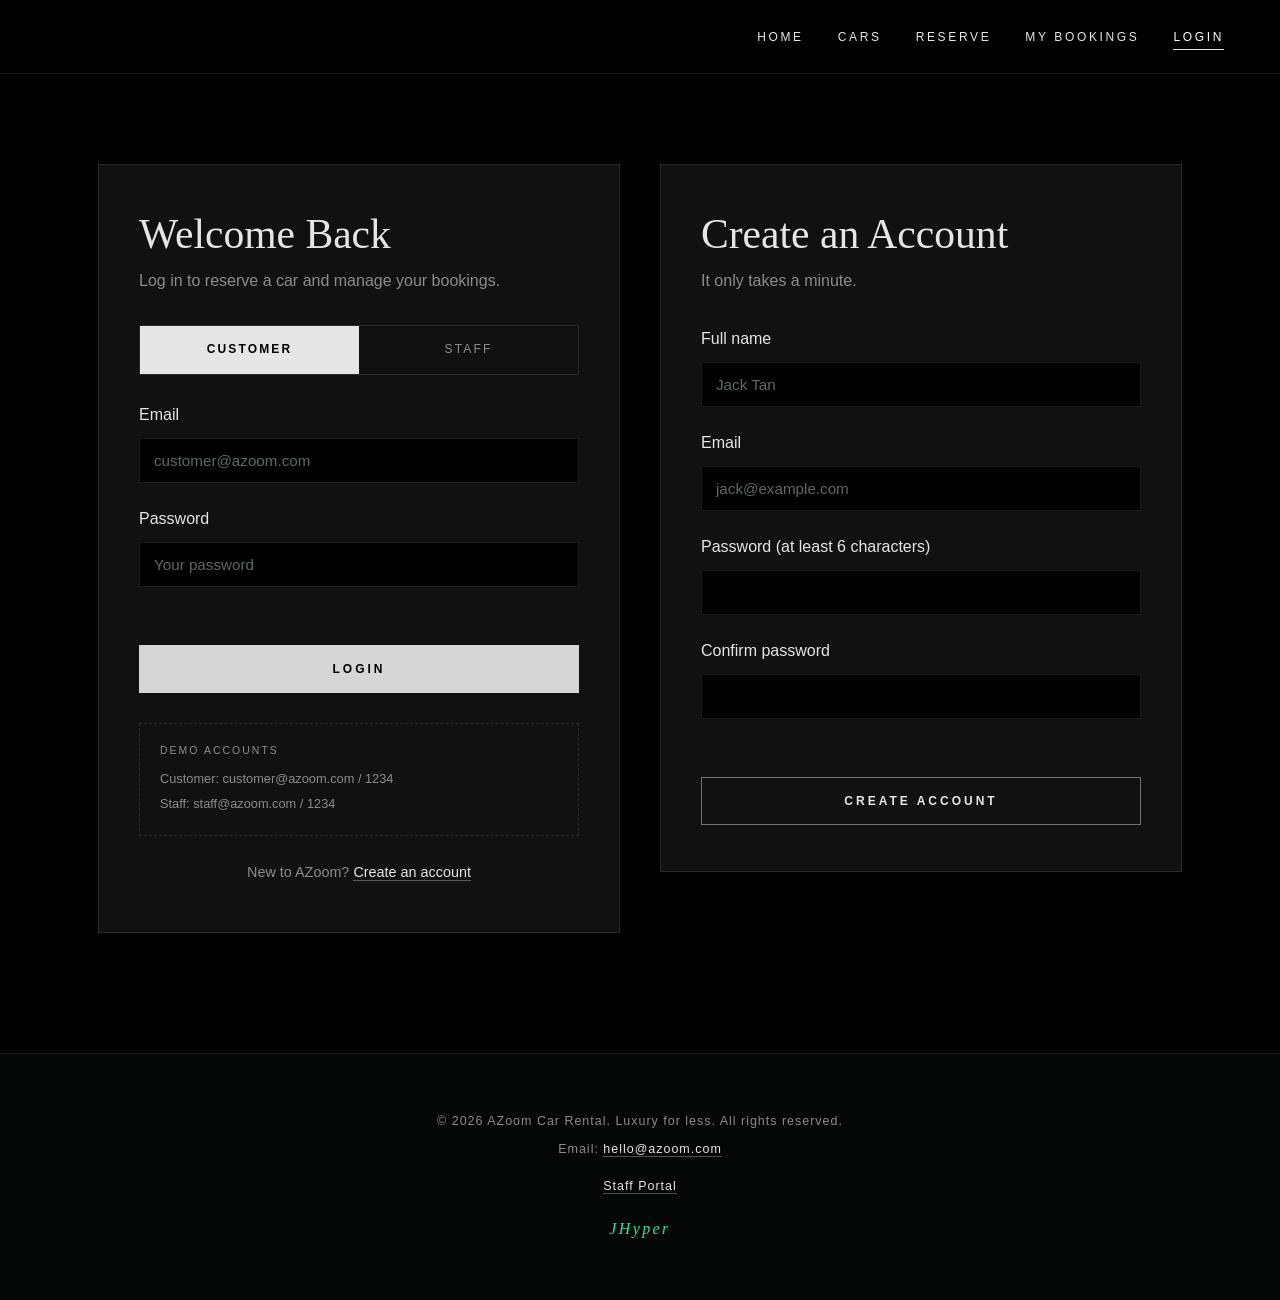
==== commit 20b64c09: "Ask for login before reserving and return to the page after login - The Reserve page sends logged-ou" ====
--- a/login.html
+++ b/login.html
@@ -48,11 +48,6 @@
         <label for="login-password" class="form-label">Password</label>
         <input type="password" id="login-password" class="form-input" placeholder="Your password" required>
       </div>
-
-      <label class="check-option">
-        <input type="checkbox" id="remember" class="check-input">
-        <span class="check-text">Remember me</span>
-      </label>
 
       <p id="login-error" class="form-error"></p>
       <button type="submit" class="btn form-submit">Login</button>
--- a/css/style.css
+++ b/css/style.css
@@ -1,24 +1,22 @@
 /* ===== AZoom Car Rental - Stylesheet (Black & silver, with a touch of electric green) ===== */
 
 /* ---------- 1. Colour variables ---------- */
+
 :root {
-  --black: #000000;          /* page background - pure black like a showroom */
-  --black-2: #111111;        /* cards */
-  --green: #0d1a15;          /* very dark green band (almost black) */
-  --green-2: #15261f;        /* band hover */
-  --accent: #2ee59d;         /* electric green - used only for small details */
-  --accent-2: #6ff0bd;
-  --orange: #d6d6d6;         /* silver - main buttons and fine details */
-  --orange-2: #ffffff;
-  --text: #e6e6e6;           /* light silver text */
-  --muted: #8c8c8c;          /* grey text */
-  --line: rgba(255, 255, 255, 0.1);   /* very thin neutral lines */
-  /* fonts already installed on the computer - nothing is downloaded */
-  --serif: Didot, "Bodoni 72", "Bodoni MT", Georgia, "Times New Roman", serif;
-  --sans: "Helvetica Neue", Helvetica, Arial, sans-serif;
+  --black: #000000;
+  --black-2: #111111;
+  --green: #0d1a15;
+  --accent: #2ee59d;  /* page background - pure black like a showroom */
+  --silver: #d6d6d6;  /* very dark green band (almost black) */
+  --text: #e6e6e6;  /* silver - main buttons and fine details */
+  --muted: #8c8c8c;  /* silver - main buttons and fine details */
+  --line: rgba(255, 255, 255, 0.1);
+  --serif: Didot, "Bodoni 72", "Bodoni MT", Georgia, "Times New Roman", serif;  /* light silver text */
+  --sans: "Helvetica Neue", Helvetica, Arial, sans-serif;  /* grey text */
 }
 
 /* ---------- 2. Base page ---------- */
+
 body {
   font-family: var(--sans);
   font-weight: 300;
@@ -28,16 +26,20 @@
   line-height: 1.8;
 }
 
-h1, h2, h3 {
+h1,
+h2,
+h3 {
   font-family: var(--serif);
-  font-weight: 500;
   line-height: 1.15;
-  letter-spacing: 0.02em;
   color: var(--text);
+  font-weight: 400;
+  letter-spacing: 0;
 }
 
 /* ---------- 3. Header and navigation ---------- */
+
 /* sticky header: the navigation bar stays at the top when you scroll */
+
 header {
   position: sticky;
   top: 0;
@@ -46,9 +48,9 @@
   justify-content: space-between;
   align-items: center;
   padding: 22px 56px;
-  background-color: rgba(8, 9, 10, 0.92);
-  backdrop-filter: blur(10px);              /* frosted glass effect */
+  backdrop-filter: blur(10px);
   border-bottom: 1px solid var(--line);
+  background-color: rgba(0, 0, 0, 0.8);
 }
 
 .logo {
@@ -56,8 +58,8 @@
   font-size: 1.7rem;
   font-weight: 600;
   letter-spacing: 0.12em;
-  color: var(--accent);
   text-decoration: none;
+  color: var(--text);
 }
 
 nav ul {
@@ -80,20 +82,21 @@
   transition: color 0.3s;
 }
 
-/* thin orange line that grows under the link */
+/* thin line that grows under the link */
+
 nav a::after {
   content: "";
   position: absolute;
   left: 0;
   bottom: 0;
   width: 0;
-  height: 2px;
-  background-color: var(--orange);
   transition: width 0.4s ease;
+  height: 1px;
+  background-color: var(--text);
 }
 
 nav a:hover {
-  color: var(--accent);
+  color: #ffffff;
 }
 
 nav a:hover::after,
@@ -102,11 +105,13 @@
 }
 
 /* the page you are on now */
+
 nav a.active {
-  color: var(--accent);
+  color: #ffffff;
 }
 
 /* ---------- 4. Buttons ---------- */
+
 .btn,
 .ViewCars {
   display: inline-block;
@@ -120,91 +125,95 @@
   transition: all 0.4s ease;
 }
 
-/* main button: speed orange, turns electric green on hover */
+/* main button: solid silver, turns white on hover */
+
 .btn {
-  background-color: var(--orange);
-  color: var(--black);
-  border: 1px solid var(--orange);
+  border: 1px solid var(--silver);
+  background-color: var(--silver);
+  border-color: var(--silver);
+  color: #000000;
 }
 
 .btn:hover {
-  background-color: var(--accent);
-  border-color: var(--accent);
-  color: var(--black);
-}
-
-/* second button: thin green outline */
+  background-color: #ffffff;
+  border-color: #ffffff;
+  color: #000000;
+}
+
+/* second button: thin outline */
+
 .ViewCars {
   background-color: transparent;
-  color: var(--accent);
   border: 1px solid var(--accent);
+  color: var(--text);
+  border-color: rgba(255, 255, 255, 0.4);
 }
 
 .ViewCars:hover {
-  background-color: var(--accent);
-  color: var(--black);
+  background-color: transparent;
+  border-color: var(--text);
+  color: #ffffff;
 }
 
 /* ---------- 5. Hero (big banner) ---------- */
+
 .hero {
   text-align: left;
-  padding: 140px 8% 120px;
-  min-height: 520px;
-  /* the photo, with a black fade on the left so the text is easy to read */
-  background:
-    linear-gradient(90deg, rgba(8, 9, 10, 0.97) 0%, rgba(8, 9, 10, 0.85) 38%, rgba(8, 9, 10, 0.1) 75%),
-    url("../images/hero.jpg") center right / cover no-repeat,
-    radial-gradient(ellipse at 80% 30%, rgba(46, 229, 157, 0.18), transparent 60%),
-    var(--black);
-  border-bottom: 1px solid var(--line);
+  min-height: 88vh;
+  box-sizing: border-box;
+  display: flex;
+  flex-direction: column;
+  justify-content: flex-end;
+  align-items: flex-start;
+  padding: 0 6% 80px;
+  border-bottom: none;
+  background: linear-gradient(90deg, rgba(0, 0, 0, 0.8) 0%, rgba(0, 0, 0, 0.45) 45%, rgba(0, 0, 0, 0) 70%), linear-gradient(0deg, rgba(0, 0, 0, 0.92) 0%, rgba(0, 0, 0, 0.4) 35%, rgba(0, 0, 0, 0) 65%), url("../images/hero.jpg") center / cover no-repeat, var(--black);
 }
 
 .hero h1 {
-  font-size: 4.2rem;
   margin: 0 0 28px;
   animation: fadeUp 1.2s ease-out;
-}
-
-/* small orange and green line under the title */
-.hero h1::after {
-  content: "";
-  display: block;
-  width: 90px;
-  height: 2px;
-  background: linear-gradient(90deg, var(--orange) 0 40%, var(--accent) 40% 100%);
-  margin: 28px 0 0;
+  font-size: 4.6rem;
+  margin-bottom: 18px;
+  text-shadow: 0 2px 18px rgba(0, 0, 0, 0.6);
+}
+
+.hero-points li + li::before {
+  content: "/ ";
+  color: #555555;
 }
 
 .hero p {
-  max-width: 520px;
   margin: 0 0 16px;
-  color: var(--muted);
   font-size: 1rem;
   animation: fadeUp 1.2s ease-out 0.2s both;
+  color: #bdbdbd;
+  max-width: 560px;
+  text-shadow: 0 2px 18px rgba(0, 0, 0, 0.6);
 }
 
 .hero-points {
   list-style: none;
   padding: 0;
-  margin: 36px 0 30px;
   max-width: 560px;
   display: flex;
   flex-wrap: wrap;
   gap: 14px 34px;
   animation: fadeUp 1.2s ease-out 0.4s both;
+  margin: 18px 0 20px;
 }
 
 .hero-points li {
   font-size: 0.72rem;
-  letter-spacing: 0.2em;
   text-transform: uppercase;
-  color: var(--accent);
+  color: #bdbdbd;
+  letter-spacing: 0.15em;
 }
 
 .hero-points li::before {
-  content: "◆ ";
-  color: var(--orange);
+  color: var(--silver);
   font-size: 0.6rem;
+  content: "";
 }
 
 .hero .btn,
@@ -214,27 +223,27 @@
 
 @keyframes fadeUp {
   from {
-    opacity: 0;
-    transform: translateY(24px);
+  opacity: 0;
+  transform: translateY(24px);
   }
   to {
-    opacity: 1;
-    transform: translateY(0);
-  }
-}
-
-/* ---------- 6. How it works (5 steps) - green band ---------- */
+  opacity: 1;
+  transform: translateY(0);
+  }
+}
+
+/* ---------- 6. How it works (5 steps) ---------- */
+
 .how-it-works {
-  background-color: var(--green);
-  /* full width band, content stays max 1200px in the middle */
   padding: 110px max(24px, calc((100% - 1200px) / 2));
   text-align: center;
+  background-color: var(--black-2);  /* full width band, content stays max 1200px in the middle */
 }
 
 .how-title,
 .fleet-title,
 .branches-title {
-  font-size: 2.8rem;
+  font-size: 3rem;
   margin: 0 0 60px;
 }
 
@@ -246,12 +255,16 @@
   grid-template-columns: repeat(5, 1fr);
   border-top: 1px solid var(--line);
   border-bottom: 1px solid var(--line);
+  border: none;
+  gap: 40px;
 }
 
 .step {
-  padding: 44px 22px;
   border-right: 1px solid var(--line);
   transition: background-color 0.4s;
+  border: none;
+  padding: 10px 0;
+  text-align: left;
 }
 
 .step:last-child {
@@ -259,14 +272,15 @@
 }
 
 .step:hover {
-  background-color: var(--green-2);
+  background-color: transparent;
 }
 
 .step-number {
-  font-family: var(--serif);
-  font-size: 2.8rem;
-  font-style: italic;
+  font-style: normal;
+  font-size: 1rem;
+  font-family: var(--sans);
   color: var(--accent);
+  letter-spacing: 0.2em;
 }
 
 .step-name {
@@ -276,11 +290,16 @@
 
 .step-text {
   margin: 0;
-  color: #a9bdb3;
   font-size: 0.85rem;
+  color: var(--muted);
+}
+
+.step-number::before {
+  content: "0";
 }
 
 /* ---------- 7. Fleet (car photos) ---------- */
+
 .fleet {
   max-width: 1200px;
   margin: 0 auto;
@@ -305,37 +324,37 @@
 }
 
 .fleet-card {
-  background-color: var(--black-2);
-  border: 1px solid transparent;
   overflow: hidden;
   transition: border-color 0.4s, transform 0.4s;
+  background-color: transparent;
+  border: none;
 }
 
 .fleet-card:hover {
-  border-color: var(--accent);
-  transform: translateY(-6px);
+  transform: none;
+  border-color: transparent;
 }
 
 .fleet-img {
   display: block;
   width: 100%;
   aspect-ratio: 4 / 3;
-  object-fit: cover;                 /* fill the box without stretching */
-  background-color: var(--green);    /* shows while the photo loads */
+  object-fit: cover;
+  background-color: var(--green);
   transition: transform 0.6s;
 }
 
 .fleet-card:hover .fleet-img {
-  transform: scale(1.05);            /* small zoom on hover */
+  transform: scale(1.05);
 }
 
 .fleet-name {
   font-size: 1.5rem;
-  margin: 20px 20px 6px;
+  margin: 20px 0 6px;
 }
 
 .fleet-type {
-  margin: 0 20px;
+  margin: 0;
   font-size: 0.72rem;
   letter-spacing: 0.18em;
   text-transform: uppercase;
@@ -343,18 +362,19 @@
 }
 
 .fleet-price {
-  margin: 10px 20px 22px;
+  margin: 10px 0 22px;
   font-size: 0.85rem;
   color: var(--muted);
 }
 
 .price {
-  font-family: var(--serif);
-  font-size: 1.6rem;
-  color: var(--accent);
+  font-family: var(--sans);
+  font-size: 1.3rem;
+  color: var(--text);
 }
 
 /* ---------- 8. Branches ---------- */
+
 .branches {
   max-width: 1200px;
   margin: 0 auto;
@@ -365,6 +385,7 @@
 }
 
 /* title, intro and photo go across both columns */
+
 .branches-title,
 .branches-intro,
 .branches-img {
@@ -390,27 +411,27 @@
 }
 
 .branch {
-  background-color: var(--black-2);
-  padding: 48px 44px;
-  border: 1px solid var(--line);
-  border-top: 3px solid var(--orange);
   transition: border-color 0.4s, transform 0.4s;
+  border: none;
+  border-top: 1px solid var(--line);
+  background-color: transparent;
+  padding: 30px 0 0;
 }
 
 .branch:hover {
   border-color: var(--accent);
-  border-top-color: var(--orange);
-  transform: translateY(-4px);
+  border-top-color: var(--silver);
+  transform: none;
 }
 
 .branch-name {
   margin: 0 0 24px;
   font-size: 1.8rem;
-  color: var(--accent);
+  color: var(--text);
 }
 
 .branch-address {
-  font-style: normal;               /* <address> is italic by default */
+  font-style: normal;
 }
 
 .branch-address,
@@ -423,18 +444,19 @@
 
 .phone-link,
 .email-link {
-  color: var(--accent);
+  color: var(--text);
   text-decoration: none;
-  border-bottom: 1px solid var(--line);
+  border-bottom: 1px solid rgba(255, 255, 255, 0.3);
   transition: border-color 0.3s;
 }
 
 .phone-link:hover,
 .email-link:hover {
-  border-color: var(--orange);
+  border-color: var(--silver);
 }
 
 /* ---------- 9. Footer ---------- */
+
 .footer {
   background-color: #050606;
   border-top: 1px solid var(--line);
@@ -458,101 +480,22 @@
   margin-top: 18px !important;
 }
 
-/* ---------- 10. Tablet (screen 1024px or smaller) ---------- */
-@media (max-width: 1024px) {
-  .fleet-list {
-    grid-template-columns: 1fr 1fr;
-  }
-
-  .steps {
-    grid-template-columns: 1fr 1fr;
-  }
-
-  .step {
-    border-bottom: 1px solid var(--line);
-  }
-}
-
-/* ---------- 11. Mobile (screen 768px or smaller) ---------- */
-@media (max-width: 768px) {
-  header {
-    flex-direction: column;
-    gap: 14px;
-    padding: 16px;
-  }
-
-  nav ul {
-    flex-wrap: wrap;
-    justify-content: center;
-    gap: 12px 20px;
-  }
-
-  .hero {
-    padding: 90px 18px 80px;
-    min-height: auto;
-    background:
-      linear-gradient(180deg, rgba(8, 9, 10, 0.9), rgba(8, 9, 10, 0.75)),
-      url("../images/hero.jpg") center / cover no-repeat,
-      var(--black);
-  }
-
-  .hero h1 {
-    font-size: 2.6rem;
-  }
-
-  .how-title,
-  .fleet-title,
-  .branches-title {
-    font-size: 2rem;
-  }
-
-  .steps {
-    grid-template-columns: 1fr;
-  }
-
-  .step {
-    border-right: none;
-  }
-
-  .branches {
-    grid-template-columns: 1fr;
-  }
-
-  .branches-img {
-    height: 220px;
-  }
-
-  .branch {
-    padding: 34px 26px;
-  }
-}
-
 /* =====================================================
    Inner pages (cars, reserve, bookings, login, staff)
    ===================================================== */
 
-/* ---------- 12. Page title area ---------- */
+/* ---------- 10. Page title area ---------- */
+
 .page-hero {
   padding: 100px max(24px, calc((100% - 1200px) / 2)) 60px;
-  background:
-    radial-gradient(ellipse at 85% 0%, rgba(46, 229, 157, 0.16), transparent 60%),
-    var(--black);
+  background: var(--black);
   border-bottom: 1px solid var(--line);
 }
 
 .page-title {
-  font-size: 3.6rem;
   margin: 0 0 18px;
   animation: fadeUp 1s ease-out;
-}
-
-.page-title::after {
-  content: "";
-  display: block;
-  width: 90px;
-  height: 2px;
-  background: linear-gradient(90deg, var(--orange) 0 40%, var(--accent) 40% 100%);
-  margin-top: 24px;
+  font-size: 4rem;
 }
 
 .page-intro {
@@ -562,7 +505,8 @@
   animation: fadeUp 1s ease-out 0.2s both;
 }
 
-/* ---------- 13. Filter bar ---------- */
+/* ---------- 11. Filter bar ---------- */
+
 .filters {
   max-width: 1200px;
   margin: 0 auto;
@@ -579,11 +523,12 @@
   gap: 8px;
 }
 
-.filter-label {
+.filter-label,
+.extra-label {
   font-size: 0.7rem;
   letter-spacing: 0.2em;
   text-transform: uppercase;
-  color: var(--accent);
+  color: var(--muted);
 }
 
 .filter-select {
@@ -612,7 +557,8 @@
   color: var(--muted);
 }
 
-/* ---------- 14. Car cards (re-use the fleet card look) ---------- */
+/* ---------- 12. Car cards (re-use the fleet card look) ---------- */
+
 .car-section {
   max-width: 1200px;
   margin: 0 auto;
@@ -632,7 +578,7 @@
 }
 
 .car-img-box {
-  position: relative;                 /* so the badge can sit on the photo */
+  position: relative;
   overflow: hidden;
 }
 
@@ -648,25 +594,25 @@
 }
 
 .badge-available {
-  background-color: var(--accent);
-  color: var(--black);
+  background-color: rgba(0, 0, 0, 0.7);
+  color: var(--accent);
 }
 
 .badge-booked {
   background-color: var(--black);
-  color: var(--orange);
-  border: 1px solid var(--orange);
+  color: var(--silver);
+  border: 1px solid var(--silver);
 }
 
 .car-branch {
-  margin: 6px 20px 0;
+  margin: 6px 0 0;
   font-size: 0.8rem;
-  color: var(--accent);
+  color: var(--muted);
 }
 
 .car-prices {
   list-style: none;
-  margin: 14px 20px 0;
+  margin: 14px 0 0;
   padding: 14px 0 0;
   border-top: 1px solid var(--line);
   display: flex;
@@ -683,7 +629,7 @@
 }
 
 .car-action {
-  margin: auto 20px 22px;             /* push the button to the bottom of the card */
+  margin: auto 0 22px;
   padding-top: 18px;
 }
 
@@ -709,36 +655,8 @@
   color: var(--muted);
 }
 
-@media (max-width: 1024px) {
-  .car-list {
-    grid-template-columns: 1fr 1fr;
-  }
-}
-
-@media (max-width: 768px) {
-  .page-hero {
-    padding: 70px 18px 40px;
-  }
-
-  .page-title {
-    font-size: 2.4rem;
-  }
-
-  .filter-item,
-  .filter-select {
-    width: 100%;
-  }
-
-  .result-count {
-    margin-left: 0;
-  }
-
-  .car-list {
-    grid-template-columns: 1fr;
-  }
-}
-
-/* ---------- 15. Forms (shared by reserve, login, bookings, staff) ---------- */
+/* ---------- 13. Forms (shared by reserve, login, bookings, staff) ---------- */
+
 .form-row {
   display: flex;
   flex-direction: column;
@@ -773,19 +691,26 @@
   border-color: rgba(46, 229, 157, 0.5);
 }
 
+.form-success {
+  color: var(--accent);
+}
+
 /* green glow when the user is typing in a box */
+
 .form-input:focus {
   outline: none;
   border-color: var(--accent);
   box-shadow: 0 0 0 3px rgba(46, 229, 157, 0.15);
 }
 
-/* red-orange border when the value is wrong (after the user typed something) */
+/* silver border when the value is wrong (after the user typed something) */
+
 .form-input:user-invalid {
-  border-color: var(--orange);
+  border-color: var(--silver);
 }
 
 /* make the date picker icon visible on a dark background */
+
 .form-input::-webkit-calendar-picker-indicator {
   filter: invert(0.8);
   cursor: pointer;
@@ -795,7 +720,8 @@
   resize: vertical;
 }
 
-.form-note {
+.form-note,
+.action-hint {
   margin: 0 0 6px;
   color: var(--muted);
   font-size: 0.9rem;
@@ -806,14 +732,14 @@
   font-size: 0.7rem;
   letter-spacing: 0.2em;
   text-transform: uppercase;
-  color: var(--accent);
+  color: var(--muted);
 }
 
 .form-error {
   min-height: 1.2em;
   margin: 0 0 10px;
   font-size: 0.85rem;
-  color: var(--orange);
+  color: var(--silver);
 }
 
 .form-submit {
@@ -824,6 +750,7 @@
 }
 
 /* radio buttons that look like buttons (Daily / Weekly / Monthly) */
+
 .radio-group,
 .role-switch {
   display: flex;
@@ -840,7 +767,7 @@
 .radio-input,
 .role-input {
   position: absolute;
-  opacity: 0;                        /* hide the real round button */
+  opacity: 0;
 }
 
 .radio-text,
@@ -861,19 +788,21 @@
 }
 
 /* the chosen option */
+
 .radio-input:checked + .radio-text,
 .role-input:checked + .role-text {
-  background-color: var(--accent);
-  color: var(--black);
   font-weight: 600;
+  background-color: var(--text);
+  color: #000000;
 }
 
 .radio-input:focus-visible + .radio-text,
 .role-input:focus-visible + .role-text {
-  outline: 2px solid var(--orange);
+  outline: 2px solid var(--silver);
 }
 
 /* checkbox with text */
+
 .check-option {
   display: flex;
   align-items: flex-start;
@@ -887,18 +816,19 @@
   width: 18px;
   height: 18px;
   margin: 3px 0 0;
-  accent-color: var(--accent);       /* green tick */
+  accent-color: var(--accent);
   flex-shrink: 0;
   cursor: pointer;
 }
 
-/* ---------- 16. Reserve page ---------- */
+/* ---------- 14. Reserve page ---------- */
+
 .reserve-section {
   max-width: 1200px;
   margin: 0 auto;
   padding: 60px 24px 120px;
   display: grid;
-  grid-template-columns: 1fr 380px;   /* form on the left, summary on the right */
+  grid-template-columns: 1fr 380px;
   gap: 40px;
   align-items: start;
 }
@@ -920,17 +850,17 @@
 
 .form-step {
   font-style: italic;
-  color: var(--accent);
+  color: var(--muted);
   margin-right: 8px;
 }
 
 .summary {
   position: sticky;
-  top: 110px;                        /* stays on screen while the form scrolls */
+  top: 110px;
   padding: 30px;
-  background-color: var(--green);
   border: 1px solid var(--line);
-  border-top: 3px solid var(--orange);
+  background-color: var(--black-2);  /* stays on screen while the form scrolls */
+  border-top: 1px solid var(--line);
 }
 
 .summary-title {
@@ -982,7 +912,7 @@
 .summary-total dd {
   font-family: var(--serif);
   font-size: 1.8rem;
-  color: var(--accent);
+  color: var(--text);
 }
 
 .summary-note {
@@ -992,6 +922,7 @@
 }
 
 /* pop-up window (dialog) */
+
 .modal {
   max-width: 460px;
   padding: 40px;
@@ -1036,7 +967,8 @@
   font-family: var(--sans);
 }
 
-/* ---------- 17. My Bookings page ---------- */
+/* ---------- 15. My Bookings page ---------- */
+
 .user-line {
   margin: 20px 0 0;
   font-size: 0.8rem;
@@ -1061,8 +993,8 @@
   padding: 34px;
   background-color: var(--black-2);
   border: 1px solid var(--line);
-  border-left: 3px solid var(--accent);
   animation: fadeUp 0.6s ease-out both;
+  border-left: 1px solid var(--line);
 }
 
 .booking-done {
@@ -1093,7 +1025,45 @@
   font-size: 1.9rem;
 }
 
+.status-cancelled {
+  color: #6a6a6a;
+}
+
+.booking-list {
+  display: flex;
+  flex-direction: column;
+  gap: 30px;
+}
+
+.booking-card .btn,
+.booking-card .ViewCars {
+  cursor: pointer;
+  font-family: var(--sans);
+}
+
+.return-form {
+  display: flex;
+  flex-direction: column;
+  align-items: flex-start;
+}
+
+.bill-photos {
+  display: flex;
+  flex-wrap: wrap;
+  gap: 10px;
+  margin-top: 14px;
+}
+
+.bill-photo {
+  display: block;
+  width: 120px;
+  aspect-ratio: 4 / 3;
+  object-fit: cover;
+  border: 1px solid var(--line);
+}
+
 /* coloured status labels */
+
 .status {
   display: inline-block;
   padding: 4px 12px;
@@ -1117,7 +1087,7 @@
 }
 
 .status-bill {
-  color: var(--orange);
+  color: var(--silver);
 }
 
 .status-paid {
@@ -1125,6 +1095,7 @@
 }
 
 /* progress line: Reserved > Picked Up > Returned > Inspected > Paid */
+
 .tracker {
   list-style: none;
   display: flex;
@@ -1144,6 +1115,7 @@
 }
 
 /* the dot */
+
 .track-step::before {
   content: "";
   position: absolute;
@@ -1159,6 +1131,7 @@
 }
 
 /* the line between dots */
+
 .track-step::after {
   content: "";
   position: absolute;
@@ -1188,12 +1161,12 @@
 }
 
 .track-step.current {
-  color: var(--orange);
+  color: var(--silver);
   font-weight: 600;
 }
 
 .track-step.current::before {
-  border-color: var(--orange);
+  border-color: var(--silver);
   box-shadow: 0 0 0 4px rgba(255, 122, 26, 0.2);
 }
 
@@ -1220,35 +1193,18 @@
 
 .booking-actions,
 .return-form,
-.pay-form {
+.pay-form,
+.bill {
   padding-top: 20px;
   border-top: 1px solid var(--line);
 }
 
-.booking-actions .btn,
-.booking-actions .ViewCars,
-.return-form .btn,
-.pay-form .btn {
-  cursor: pointer;
-  font-family: var(--sans);
-}
-
-.action-hint {
-  margin: 0 0 6px;
-  color: var(--muted);
-  font-size: 0.9rem;
-}
-
 .return-form .form-input {
+  max-width: 420px;
   margin: 8px 0 16px;
-  max-width: 420px;
 }
 
 /* final bill */
-.bill {
-  border-top: 1px solid var(--line);
-  padding-top: 20px;
-}
 
 .bill-title {
   font-size: 1.6rem;
@@ -1284,7 +1240,7 @@
 
 .bill-total .bill-amount {
   font-size: 1.8rem;
-  color: var(--orange);
+  color: var(--silver);
 }
 
 .bill-refund td {
@@ -1298,7 +1254,8 @@
   color: var(--muted);
 }
 
-/* ---------- 18. Login page ---------- */
+/* ---------- 16. Login page ---------- */
+
 .login-section {
   min-height: 70vh;
   padding: 90px 24px 120px;
@@ -1307,9 +1264,7 @@
   justify-content: center;
   align-items: flex-start;
   gap: 40px;
-  background:
-    radial-gradient(ellipse at 50% 0%, rgba(46, 229, 157, 0.14), transparent 60%),
-    var(--black);
+  background: var(--black);
 }
 
 .login-card {
@@ -1318,12 +1273,11 @@
   padding: 46px 40px;
   background-color: var(--black-2);
   border: 1px solid var(--line);
-  border-top: 3px solid var(--accent);
+  border-top: 1px solid var(--line);
   animation: fadeUp 0.8s ease-out both;
 }
 
 .register-card {
-  border-top-color: var(--orange);
   animation-delay: 0.15s;
 }
 
@@ -1353,7 +1307,7 @@
   font-size: 0.65rem;
   letter-spacing: 0.2em;
   text-transform: uppercase;
-  color: var(--accent);
+  color: var(--muted);
 }
 
 .demo-line {
@@ -1370,17 +1324,18 @@
 
 .text-link,
 .staff-link {
-  color: var(--accent);
+  color: var(--text);
   text-decoration: none;
-  border-bottom: 1px solid var(--line);
+  border-bottom: 1px solid rgba(255, 255, 255, 0.3);
 }
 
 .text-link:hover,
 .staff-link:hover {
-  border-color: var(--orange);
-}
-
-/* ---------- 19. Staff page ---------- */
+  border-color: var(--silver);
+}
+
+/* ---------- 17. Staff page ---------- */
+
 .stats {
   max-width: 1200px;
   margin: 0 auto;
@@ -1397,7 +1352,7 @@
 }
 
 .stat-alert {
-  border-color: var(--orange);
+  border-color: var(--silver);
 }
 
 .stat-number {
@@ -1405,11 +1360,11 @@
   font-family: var(--serif);
   font-size: 3rem;
   line-height: 1;
-  color: var(--accent);
+  color: var(--text);
 }
 
 .stat-alert .stat-number {
-  color: var(--orange);
+  color: var(--silver);
 }
 
 .stat-label {
@@ -1431,12 +1386,12 @@
 }
 
 .section-title {
-  font-size: 2.2rem;
+  font-size: 3rem;
   margin: 0 0 24px;
 }
 
 .table-box {
-  overflow-x: auto;                  /* table can scroll sideways on phones */
+  overflow-x: auto;
   border: 1px solid var(--line);
 }
 
@@ -1494,8 +1449,8 @@
 
 .table-btn-main {
   color: var(--black);
-  background-color: var(--orange);
-  border-color: var(--orange);
+  background-color: var(--silver);
+  border-color: var(--silver);
 }
 
 .table-btn-main:hover {
@@ -1512,7 +1467,7 @@
   padding: 36px;
   background-color: var(--black-2);
   border: 1px solid var(--line);
-  border-top: 3px solid var(--orange);
+  border-top: 1px solid var(--line);
 }
 
 .damage-list {
@@ -1556,7 +1511,7 @@
 .damage-fee {
   font-family: var(--serif);
   font-size: 1.1rem;
-  color: var(--orange);
+  color: var(--silver);
 }
 
 .late-input {
@@ -1573,21 +1528,43 @@
   border-top: 1px solid var(--line);
 }
 
-.extra-label {
-  font-size: 0.7rem;
-  letter-spacing: 0.2em;
-  text-transform: uppercase;
-  color: var(--muted);
-}
-
 .footer-staff {
   margin-top: 14px !important;
 }
 
-/* ---------- 20. Inner pages on tablet and mobile ---------- */
+.section-intro {
+  margin: -12px 0 20px;
+  color: var(--muted);
+  font-size: 0.9rem;
+}
+
+.table-sub {
+  display: block;
+  font-size: 0.75rem;
+  color: var(--muted);
+}
+
+/* ---------- 18. Responsive: tablet (1024px or less) and mobile (768px or less) ---------- */
+
 @media (max-width: 1024px) {
+  .fleet-list {
+    grid-template-columns: 1fr 1fr;
+  }
+
+  .steps {
+    grid-template-columns: 1fr 1fr;
+  }
+
+  .step {
+    border-bottom: 1px solid var(--line);
+  }
+
+  .car-list {
+    grid-template-columns: 1fr 1fr;
+  }
+
   .reserve-section {
-    grid-template-columns: 1fr;       /* summary goes under the form */
+    grid-template-columns: 1fr;
   }
 
   .summary {
@@ -1600,6 +1577,76 @@
 }
 
 @media (max-width: 768px) {
+  header {
+    flex-direction: column;
+    gap: 14px;
+    padding: 16px;
+  }
+
+  nav ul {
+    flex-wrap: wrap;
+    justify-content: center;
+    gap: 12px 20px;
+  }
+
+  .hero {
+    min-height: 80vh;
+    padding: 0 18px 60px;
+    background: linear-gradient(180deg, rgba(0, 0, 0, 0.7) 0%, rgba(0, 0, 0, 0.6) 50%, rgba(0, 0, 0, 0.92) 100%), url("../images/hero.jpg") center / cover no-repeat, var(--black);
+  }
+
+  .hero h1 {
+    font-size: 2.8rem;
+  }
+
+  .how-title,
+  .fleet-title,
+  .branches-title {
+    font-size: 2rem;
+  }
+
+  .steps {
+    grid-template-columns: 1fr;
+    gap: 24px;
+  }
+
+  .step {
+    border-right: none;
+  }
+
+  .branches {
+    grid-template-columns: 1fr;
+  }
+
+  .branches-img {
+    height: 220px;
+  }
+
+  .branch {
+    padding: 34px 26px;
+  }
+
+  .page-hero {
+    padding: 70px 18px 40px;
+  }
+
+  .page-title {
+    font-size: 2.4rem;
+  }
+
+  .filter-item,
+  .filter-select {
+    width: 100%;
+  }
+
+  .result-count {
+    margin-left: 0;
+  }
+
+  .car-list {
+    grid-template-columns: 1fr;
+  }
+
   .form-grid {
     grid-template-columns: 1fr;
   }
@@ -1637,323 +1684,3 @@
     font-size: 2.2rem;
   }
 }
-
-/* =====================================================
-   22. REFINED LOOK - fewer colours, fewer lines, bigger photos
-   (inspired by premium car brand websites)
-   ===================================================== */
-
-h1, h2, h3 {
-  font-weight: 400;
-  letter-spacing: 0;
-}
-
-/* hero: full screen photo, title at the bottom left */
-.hero {
-  min-height: 88vh;
-  box-sizing: border-box;
-  display: flex;
-  flex-direction: column;
-  justify-content: flex-end;
-  align-items: flex-start;
-  padding: 0 6% 80px;
-  background:
-    linear-gradient(0deg, rgba(0, 0, 0, 0.92) 0%, rgba(0, 0, 0, 0.55) 35%, rgba(0, 0, 0, 0) 65%),
-    url("../images/hero.jpg") center / cover no-repeat,
-    var(--black);
-  border-bottom: none;
-}
-
-.hero h1 {
-  font-size: 4.6rem;
-  margin-bottom: 18px;
-}
-
-/* remove the decorative lines and diamonds */
-.hero h1::after,
-.page-title::after {
-  display: none;
-}
-
-.hero p {
-  color: #bdbdbd;
-  max-width: 560px;
-}
-
-.hero-points {
-  margin: 18px 0 20px;
-}
-
-.hero-points li {
-  color: #bdbdbd;
-  letter-spacing: 0.15em;
-}
-
-.hero-points li::before {
-  content: "";
-}
-
-.hero-points li + li::before {
-  content: "/  ";
-  color: #555555;
-}
-
-/* buttons: silver solid and thin silver outline, no colour */
-.btn {
-  background-color: var(--orange);
-  border-color: var(--orange);
-  color: #000000;
-}
-
-.btn:hover {
-  background-color: #ffffff;
-  border-color: #ffffff;
-  color: #000000;
-}
-
-.ViewCars {
-  color: var(--text);
-  border-color: rgba(255, 255, 255, 0.4);
-}
-
-.ViewCars:hover {
-  background-color: transparent;
-  border-color: var(--text);
-  color: #ffffff;
-}
-
-/* navigation: silver, thin underline */
-.logo {
-  color: var(--text);
-}
-
-nav a.active,
-nav a:hover {
-  color: #ffffff;
-}
-
-nav a::after {
-  height: 1px;
-  background-color: var(--text);
-}
-
-header {
-  background-color: rgba(0, 0, 0, 0.8);
-}
-
-/* section titles bigger and calmer */
-.how-title,
-.fleet-title,
-.branches-title,
-.section-title {
-  font-size: 3rem;
-}
-
-/* steps: no box lines, just numbers and text */
-.how-it-works {
-  background-color: var(--black-2);
-}
-
-.steps {
-  border: none;
-  gap: 40px;
-}
-
-.step {
-  border: none;
-  padding: 10px 0;
-  text-align: left;
-}
-
-.step:hover {
-  background-color: transparent;
-}
-
-.step-number {
-  font-style: normal;
-  font-size: 1rem;
-  font-family: var(--sans);
-  color: var(--accent);
-  letter-spacing: 0.2em;
-}
-
-.step-number::before {
-  content: "0";
-}
-
-.step-text {
-  color: var(--muted);
-}
-
-/* fleet: photo first, no card box */
-.fleet-card {
-  background-color: transparent;
-  border: none;
-}
-
-.fleet-card:hover {
-  transform: none;
-  border-color: transparent;
-}
-
-.fleet-name,
-.fleet-type,
-.fleet-price,
-.car-branch,
-.car-prices,
-.car-action {
-  margin-left: 0;
-  margin-right: 0;
-}
-
-.price {
-  font-family: var(--sans);
-  font-size: 1.3rem;
-  color: var(--text);
-}
-
-.car-branch {
-  color: var(--muted);
-}
-
-/* branches: no boxes, a thin line on top */
-.branch {
-  border: none;
-  border-top: 1px solid var(--line);
-  background-color: transparent;
-  padding: 30px 0 0;
-}
-
-.branch:hover {
-  transform: none;
-}
-
-.branch-name {
-  color: var(--text);
-}
-
-.phone-link,
-.email-link,
-.text-link,
-.staff-link {
-  color: var(--text);
-  border-bottom-color: rgba(255, 255, 255, 0.3);
-}
-
-/* inner pages: plain black title area */
-.page-hero {
-  background: var(--black);
-  border-bottom: 1px solid var(--line);
-}
-
-.page-title {
-  font-size: 4rem;
-}
-
-/* forms and panels: calm grey borders */
-.summary {
-  background-color: var(--black-2);
-  border-top: 1px solid var(--line);
-}
-
-.summary-total dd,
-.stat-number {
-  color: var(--text);
-}
-
-.booking-card {
-  border-left: 1px solid var(--line);
-}
-
-.login-card,
-.register-card,
-.inspection-form {
-  border-top: 1px solid var(--line);
-}
-
-.login-section {
-  background: var(--black);
-}
-
-.form-legend .form-step,
-.card-types,
-.filter-label,
-.demo-title {
-  color: var(--muted);
-}
-
-.radio-input:checked + .radio-text,
-.role-input:checked + .role-text {
-  background-color: var(--text);
-  color: #000000;
-}
-
-.badge-available {
-  background-color: rgba(0, 0, 0, 0.7);
-  color: var(--accent);
-}
-
-@media (max-width: 768px) {
-  .hero {
-    min-height: 80vh;
-    padding: 0 18px 60px;
-    background:
-      linear-gradient(0deg, rgba(0, 0, 0, 0.95) 0%, rgba(0, 0, 0, 0.6) 45%, rgba(0, 0, 0, 0.1) 75%),
-      url("../images/hero.jpg") center / cover no-repeat,
-      var(--black);
-  }
-
-  .hero h1 {
-    font-size: 2.8rem;
-  }
-
-  .steps {
-    gap: 24px;
-  }
-}
-
-/* ---------- 23. Extra styles used by JavaScript ---------- */
-.form-success {
-  color: var(--accent);
-}
-
-.status-cancelled {
-  color: #6a6a6a;
-}
-
-.booking-list {
-  display: flex;
-  flex-direction: column;
-  gap: 30px;
-}
-
-.booking-card .btn {
-  cursor: pointer;
-  font-family: var(--sans);
-}
-
-/* ---------- 24. Small fixes ---------- */
-/* hero: darker on the left too, so the title is easy to read on the bright photo */
-.hero {
-  background:
-    linear-gradient(90deg, rgba(0, 0, 0, 0.8) 0%, rgba(0, 0, 0, 0.45) 45%, rgba(0, 0, 0, 0) 70%),
-    linear-gradient(0deg, rgba(0, 0, 0, 0.92) 0%, rgba(0, 0, 0, 0.4) 35%, rgba(0, 0, 0, 0) 65%),
-    url("../images/hero.jpg") center / cover no-repeat,
-    var(--black);
-}
-
-.hero h1,
-.hero p {
-  text-shadow: 0 2px 18px rgba(0, 0, 0, 0.6);
-}
-
-/* return form: label above each box */
-.return-form {
-  display: flex;
-  flex-direction: column;
-  align-items: flex-start;
-}
-
-.return-form .form-input {
-  margin: 8px 0 16px;
-}
